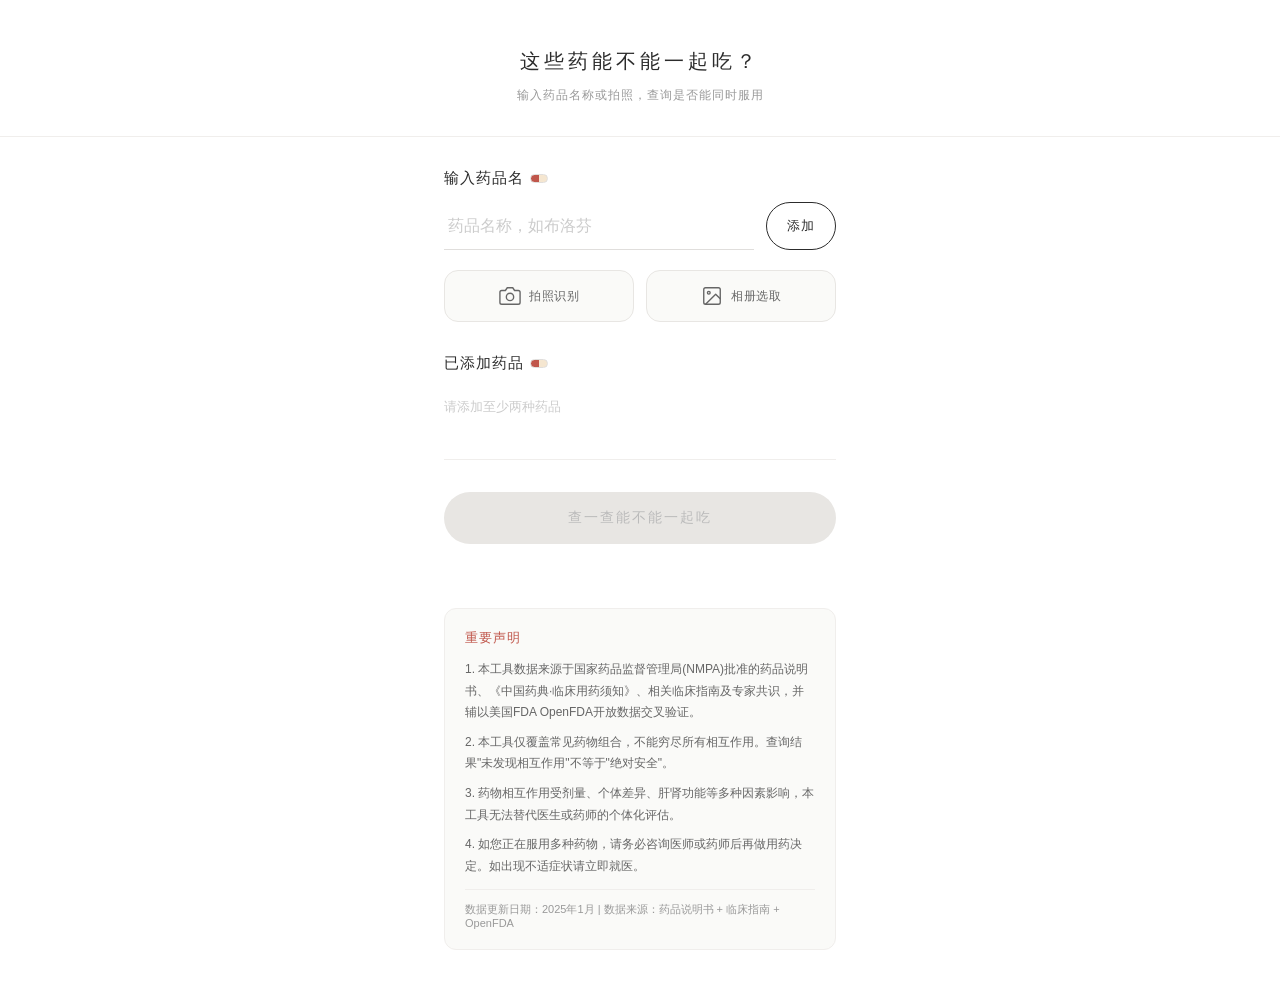
==== index.html @ 477c66a4 "fix: 修复Gemini默认模型名为gemini-2.0-flash，解决model name format错误" ====
<!DOCTYPE html>
<html lang="zh-CN">
<head>
    <meta charset="UTF-8">
    <meta name="viewport" content="width=device-width, initial-scale=1.0, maximum-scale=1.0, user-scalable=no">
    <title>药品相互作用查询</title>
    <style>
        * {
            margin: 0;
            padding: 0;
            box-sizing: border-box;
        }

        html, body {
            width: 100%;
            overflow-x: hidden;
        }

        body {
            font-family: -apple-system, BlinkMacSystemFont, 'Segoe UI', 'PingFang SC', 'Hiragino Sans GB', 'Noto Sans CJK SC', sans-serif;
            background: #ffffff;
            color: #2c2c2c;
            min-height: 100vh;
            padding-bottom: env(safe-area-inset-bottom);
        }

        .header {
            width: 100%;
            padding: 48px 24px 32px;
            text-align: center;
            border-bottom: 1px solid #f0eeec;
        }

        .header h1 {
            font-size: 20px;
            font-weight: 300;
            letter-spacing: 4px;
            color: #2c2c2c;
            margin-bottom: 12px;
            position: relative;
            display: inline-block;
        }

        .header h1::after {
            display: none;
        }

        .header p {
            font-size: 12px;
            font-weight: 300;
            color: #999;
            letter-spacing: 1px;
        }

        .container {
            width: 100%;
            max-width: 440px;
            margin: 0 auto;
            padding: 32px 24px;
        }

        .input-section {
            margin-bottom: 32px;
        }

        .section-label {
            font-size: 15px;
            font-weight: 400;
            color: #2c2c2c;
            letter-spacing: 1px;
            margin-bottom: 14px;
            display: flex;
            align-items: center;
            gap: 6px;
        }

        .section-label .capsule {
            display: inline-block;
            width: 18px;
            height: 9px;
            border-radius: 5px;
            background: linear-gradient(90deg, #c0564b 50%, #f5e6d0 50%);
            border: 1px solid #e0dedc;
            position: relative;
            top: 0px;
        }

        .input-row {
            display: flex;
            gap: 12px;
            align-items: center;
        }

        .drug-input {
            flex: 1;
            height: 48px;
            border: none;
            border-bottom: 1px solid #e0dedc;
            padding: 0 4px;
            font-size: 16px;
            font-weight: 300;
            color: #2c2c2c;
            background: transparent;
            outline: none;
            transition: border-color 0.3s ease;
            border-radius: 0;
            -webkit-appearance: none;
        }

        .drug-input::placeholder {
            color: #ccc;
            font-weight: 300;
        }

        .drug-input:focus {
            border-bottom-color: #2c2c2c;
        }

        .btn-add {
            height: 48px;
            padding: 0 20px;
            background: transparent;
            color: #2c2c2c;
            border: 1px solid #2c2c2c;
            border-radius: 24px;
            font-size: 13px;
            font-weight: 400;
            letter-spacing: 1px;
            cursor: pointer;
            white-space: nowrap;
            transition: all 0.2s ease;
        }

        .btn-add:active {
            background: #2c2c2c;
            color: #fff;
        }

        .camera-section {
            display: flex;
            gap: 12px;
            margin-top: 20px;
        }

        .btn-camera, .btn-gallery {
            flex: 1;
            height: 52px;
            border: 1px solid #e8e6e3;
            border-radius: 14px;
            background: #fafaf8;
            color: #666;
            font-size: 12px;
            font-weight: 400;
            cursor: pointer;
            display: flex;
            align-items: center;
            justify-content: center;
            gap: 8px;
            transition: all 0.2s ease;
            letter-spacing: 0.5px;
        }

        .btn-camera:active, .btn-gallery:active {
            border-color: #2c2c2c;
            color: #2c2c2c;
            background: #f5f4f2;
        }

        .btn-icon {
            width: 22px;
            height: 22px;
            display: flex;
            align-items: center;
            justify-content: center;
        }

        .btn-icon svg {
            width: 100%;
            height: 100%;
        }

        .drug-list-section {
            margin-bottom: 32px;
            padding-bottom: 32px;
            border-bottom: 1px solid #f0eeec;
        }

        .drug-tags {
            display: flex;
            flex-wrap: wrap;
            gap: 10px;
            min-height: 40px;
            align-items: center;
        }

        .drug-tag {
            display: inline-flex;
            align-items: center;
            gap: 8px;
            padding: 10px 16px;
            background: #fafaf8;
            border: 1px solid #eae8e5;
            border-radius: 24px;
            font-size: 14px;
            font-weight: 300;
            color: #2c2c2c;
            animation: fadeIn 0.3s ease;
        }

        @keyframes fadeIn {
            from { opacity: 0; transform: translateY(4px); }
            to { opacity: 1; transform: translateY(0); }
        }

        .drug-tag::before {
            content: '';
            width: 5px;
            height: 5px;
            border-radius: 50%;
            background: #c4924a;
            flex-shrink: 0;
        }

        .drug-tag .remove {
            width: 18px;
            height: 18px;
            border-radius: 50%;
            background: transparent;
            border: 1px solid #ddd;
            color: #bbb;
            font-size: 10px;
            display: flex;
            align-items: center;
            justify-content: center;
            cursor: pointer;
            line-height: 1;
            transition: all 0.2s;
        }

        .drug-tag .remove:active {
            background: #c0564b;
            border-color: #c0564b;
            color: white;
        }

        .empty-hint {
            color: #ccc;
            font-size: 13px;
            font-weight: 300;
            padding: 8px 0;
        }

        .btn-check {
            width: 100%;
            height: 52px;
            background: #2c2c2c;
            color: #fff;
            border: none;
            border-radius: 26px;
            font-size: 14px;
            font-weight: 400;
            letter-spacing: 2px;
            cursor: pointer;
            margin-bottom: 32px;
            transition: all 0.2s ease;
            position: relative;
        }

        .btn-check::before {
            content: '';
            position: absolute;
            left: 20px;
            top: 50%;
            transform: translateY(-50%);
            width: 6px;
            height: 6px;
            border-radius: 50%;
            background: #5a9e6f;
            opacity: 0;
            transition: opacity 0.3s;
        }

        .btn-check:not(:disabled)::before {
            opacity: 1;
        }

        .btn-check:active {
            transform: scale(0.98);
            opacity: 0.9;
        }

        .btn-check:disabled {
            background: #e8e6e3;
            color: #bbb;
            cursor: not-allowed;
        }

        .result-section {
            display: none;
        }

        .result-section.show {
            display: block;
            animation: slideUp 0.4s ease;
        }

        @keyframes slideUp {
            from { opacity: 0; transform: translateY(12px); }
            to { opacity: 1; transform: translateY(0); }
        }

        .summary-card {
            padding: 24px;
            margin-bottom: 24px;
            border-radius: 16px;
            border: 1px solid #f0eeec;
        }

        .summary-card.danger-summary {
            background: #fffbfa;
            border-color: #f0e0dc;
        }

        .summary-card.warning-summary {
            background: #fffcf5;
            border-color: #f0e8d8;
        }

        .summary-card.safe-summary {
            background: #f8fcf8;
            border-color: #dceede;
        }

        .summary-card h3 {
            font-size: 14px;
            font-weight: 400;
            color: #2c2c2c;
            margin-bottom: 8px;
            letter-spacing: 1px;
            display: flex;
            align-items: center;
            gap: 8px;
        }

        .summary-card h3::before {
            content: '';
            width: 6px;
            height: 6px;
            border-radius: 50%;
            flex-shrink: 0;
        }

        .danger-summary h3::before {
            background: #c0564b;
        }

        .warning-summary h3::before {
            background: #c4924a;
        }

        .safe-summary h3::before {
            background: #5a9e6f;
        }

        .summary-card p {
            font-size: 13px;
            font-weight: 300;
            color: #666;
            line-height: 1.8;
        }

        .timeline-card {
            padding: 24px;
            margin-bottom: 24px;
            border-radius: 16px;
            background: #fafaf8;
            border: 1px solid #f0eeec;
        }

        .timeline-card h3 {
            font-size: 14px;
            font-weight: 400;
            color: #2c2c2c;
            margin-bottom: 16px;
            letter-spacing: 1px;
        }

        .timeline {
            padding-left: 20px;
            border-left: 1px solid #e0dedc;
        }

        .timeline-item {
            position: relative;
            padding: 10px 0 10px 16px;
            font-size: 13px;
            font-weight: 300;
            color: #555;
            line-height: 1.6;
        }

        .timeline-item::before {
            content: '';
            position: absolute;
            left: -24px;
            top: 16px;
            width: 6px;
            height: 6px;
            border-radius: 50%;
            background: #2c2c2c;
        }

        .result-item {
            padding: 20px 24px;
            border-radius: 12px;
            margin-bottom: 16px;
            border: 1px solid #f0eeec;
            background: #ffffff;
        }

        .result-item:last-child {
            margin-bottom: 0;
        }

        .result-item.danger {
            border-left: 3px solid #c0564b;
            background: #fffbfa;
        }

        .result-item.warning {
            border-left: 3px solid #c4924a;
            background: #fffcf5;
        }

        .result-item.safe {
            border-left: 3px solid #5a9e6f;
            background: #f8fcf8;
        }

        .result-item.info {
            border-left: 3px solid #b0b0b0;
            background: #fafaf8;
        }

        .result-level {
            font-size: 12px;
            font-weight: 400;
            margin-bottom: 8px;
            letter-spacing: 1px;
        }

        .result-item.danger .result-level { color: #c0564b; }
        .result-item.warning .result-level { color: #c4924a; }
        .result-item.safe .result-level { color: #5a9e6f; }
        .result-item.info .result-level { color: #999; }

        .result-drugs {
            font-size: 15px;
            font-weight: 400;
            color: #2c2c2c;
            margin-bottom: 8px;
        }

        .result-desc {
            font-size: 13px;
            font-weight: 300;
            color: #666;
            line-height: 1.8;
            margin-bottom: 12px;
        }

        .result-advice {
            padding: 16px;
            background: #fafaf8;
            border-radius: 8px;
            font-size: 12px;
            font-weight: 300;
            color: #555;
            line-height: 1.8;
        }

        .result-advice strong {
            font-weight: 400;
            color: #2c2c2c;
        }

        .disclaimer-box {
            margin-top: 32px;
            padding: 20px;
            background: #fafaf8;
            border: 1px solid #f0eeec;
            border-radius: 12px;
        }

        .disclaimer-title {
            font-size: 13px;
            font-weight: 500;
            color: #c0564b;
            margin-bottom: 12px;
            letter-spacing: 1px;
        }

        .disclaimer-content p {
            font-size: 12px;
            font-weight: 300;
            color: #666;
            line-height: 1.8;
            margin-bottom: 8px;
        }

        .disclaimer-content p:last-child {
            margin-bottom: 0;
        }

        .disclaimer-update {
            margin-top: 12px;
            padding-top: 12px;
            border-top: 1px solid #f0eeec;
            font-size: 11px;
            font-weight: 300;
            color: #999;
        }

        .pill-icon {
            display: inline-block;
            width: 14px;
            height: 6px;
            border-radius: 3px;
            background: linear-gradient(90deg, #c0564b 50%, #fafaf8 50%);
            border: 1px solid #e0dedc;
            margin-right: 6px;
            vertical-align: middle;
            position: relative;
            top: -1px;
        }

        .loading-overlay {
            display: none;
            position: fixed;
            top: 0;
            left: 0;
            right: 0;
            bottom: 0;
            background: rgba(255, 255, 255, 0.92);
            z-index: 1000;
            align-items: center;
            justify-content: center;
        }

        .loading-overlay.show {
            display: flex;
        }

        .loading-box {
            text-align: center;
        }

        .loading-spinner {
            width: 32px;
            height: 32px;
            border: 1.5px solid #e8e6e3;
            border-top-color: #2c2c2c;
            border-radius: 50%;
            animation: spin 1s linear infinite;
            margin: 0 auto 16px;
        }

        @keyframes spin {
            to { transform: rotate(360deg); }
        }

        .loading-text {
            font-size: 12px;
            font-weight: 300;
            color: #999;
            letter-spacing: 1px;
        }

        .ocr-preview {
            display: none;
            margin-top: 20px;
            padding: 16px;
            background: #fafaf8;
            border-radius: 12px;
            border: 1px solid #f0eeec;
        }

        .ocr-preview.show {
            display: block;
        }

        .ocr-preview img {
            width: 100%;
            max-height: 180px;
            object-fit: contain;
            border-radius: 8px;
            margin-bottom: 12px;
        }

        .ocr-result-text {
            font-size: 12px;
            font-weight: 300;
            color: #999;
            line-height: 1.6;
        }

        .ocr-drugs-found {
            margin-top: 12px;
            display: flex;
            flex-wrap: wrap;
            gap: 8px;
        }

        .ocr-drug-btn {
            padding: 8px 16px;
            background: transparent;
            color: #2c2c2c;
            border: 1px solid #2c2c2c;
            border-radius: 20px;
            font-size: 12px;
            font-weight: 300;
            cursor: pointer;
            transition: all 0.2s;
        }

        .ocr-drug-btn:active {
            background: #2c2c2c;
            color: #fff;
        }

        .drug-tag-alias {
            font-size: 11px;
            color: #999;
            margin-left: 4px;
        }

        .ocr-hint {
            font-size: 12px;
            color: #999;
            display: block;
            margin-bottom: 8px;
        }

        /* AI 深度验证区域 */
        .ai-verify-section {
            margin-top: 24px;
            padding-top: 24px;
            border-top: 1px solid #f0eeec;
        }

        .btn-ai-verify {
            width: 100%;
            height: 48px;
            background: linear-gradient(135deg, #4a6cf7 0%, #6366f1 100%);
            color: #fff;
            border: none;
            border-radius: 24px;
            font-size: 13px;
            font-weight: 400;
            letter-spacing: 1px;
            cursor: pointer;
            transition: all 0.2s ease;
            display: flex;
            align-items: center;
            justify-content: center;
            gap: 8px;
        }

        .btn-ai-verify:active {
            transform: scale(0.98);
            opacity: 0.9;
        }

        .btn-ai-verify:disabled {
            background: #d0d0d0;
            cursor: not-allowed;
        }

        .btn-ai-verify .ai-icon {
            width: 16px;
            height: 16px;
        }

        .ai-config-link {
            display: block;
            text-align: center;
            margin-top: 10px;
            font-size: 11px;
            color: #999;
            cursor: pointer;
            text-decoration: underline;
        }

        /* AI 结果卡片 */
        .ai-result-section {
            margin-top: 20px;
            animation: slideUp 0.4s ease;
        }

        .ai-result-header {
            display: flex;
            align-items: center;
            gap: 8px;
            margin-bottom: 16px;
            font-size: 14px;
            font-weight: 400;
            color: #4a6cf7;
            letter-spacing: 1px;
        }

        .ai-result-card {
            padding: 20px;
            border-radius: 12px;
            border: 1px solid #e8e6f8;
            background: #fafaff;
            margin-bottom: 16px;
        }

        .ai-grade-badge {
            display: inline-flex;
            align-items: center;
            gap: 6px;
            padding: 4px 12px;
            border-radius: 12px;
            font-size: 12px;
            font-weight: 500;
            margin-bottom: 12px;
        }

        .ai-grade-badge.grade-x { background: #fde8e8; color: #991b1b; }
        .ai-grade-badge.grade-a { background: #fee2e2; color: #c0564b; }
        .ai-grade-badge.grade-b { background: #fef3c7; color: #92400e; }
        .ai-grade-badge.grade-c { background: #ecfdf5; color: #065f46; }
        .ai-grade-badge.grade-d { background: #f0f0f0; color: #666; }

        .ai-card-drugs {
            font-size: 14px;
            font-weight: 400;
            color: #2c2c2c;
            margin-bottom: 10px;
        }

        .ai-card-field {
            margin-bottom: 10px;
        }

        .ai-card-field-label {
            font-size: 11px;
            font-weight: 500;
            color: #4a6cf7;
            margin-bottom: 4px;
            letter-spacing: 0.5px;
        }

        .ai-card-field-content {
            font-size: 13px;
            font-weight: 300;
            color: #444;
            line-height: 1.8;
        }

        /* 配置弹窗 */
        .config-modal {
            display: none;
            position: fixed;
            top: 0;
            left: 0;
            right: 0;
            bottom: 0;
            background: rgba(0,0,0,0.4);
            z-index: 2000;
            align-items: center;
            justify-content: center;
            padding: 24px;
        }

        .config-modal.show {
            display: flex;
        }

        .config-box {
            width: 100%;
            max-width: 380px;
            background: #fff;
            border-radius: 16px;
            padding: 28px 24px;
            box-shadow: 0 20px 60px rgba(0,0,0,0.15);
        }

        .config-title {
            font-size: 16px;
            font-weight: 400;
            color: #2c2c2c;
            margin-bottom: 20px;
            letter-spacing: 1px;
        }

        .config-field {
            margin-bottom: 16px;
        }

        .config-label {
            font-size: 12px;
            font-weight: 400;
            color: #666;
            margin-bottom: 6px;
            display: block;
        }

        .config-select, .config-input {
            width: 100%;
            height: 44px;
            border: 1px solid #e0dedc;
            border-radius: 10px;
            padding: 0 14px;
            font-size: 14px;
            color: #2c2c2c;
            background: #fafaf8;
            outline: none;
            -webkit-appearance: none;
        }

        .config-select:focus, .config-input:focus {
            border-color: #4a6cf7;
        }

        .config-hint {
            font-size: 11px;
            color: #999;
            margin-top: 4px;
            line-height: 1.5;
        }

        .config-buttons {
            display: flex;
            gap: 12px;
            margin-top: 20px;
        }

        .config-btn {
            flex: 1;
            height: 42px;
            border-radius: 21px;
            font-size: 13px;
            font-weight: 400;
            cursor: pointer;
            border: none;
            letter-spacing: 0.5px;
        }

        .config-btn-cancel {
            background: #f0eeec;
            color: #666;
        }

        .config-btn-save {
            background: #4a6cf7;
            color: #fff;
        }

        .config-actions {
            display: flex;
            gap: 12px;
            margin-top: 20px;
        }

        .config-field label {
            font-size: 12px;
            font-weight: 400;
            color: #666;
            margin-bottom: 6px;
            display: block;
        }

        .config-field select,
        .config-field input {
            width: 100%;
            height: 44px;
            border: 1px solid #e0dedc;
            border-radius: 10px;
            padding: 0 14px;
            font-size: 14px;
            color: #2c2c2c;
            background: #fafaf8;
            outline: none;
            -webkit-appearance: none;
            box-sizing: border-box;
        }

        .config-field select:focus,
        .config-field input:focus {
            border-color: #4a6cf7;
        }

        /* AI 验证结果详细样式 */
        .ai-results-title {
            font-size: 14px;
            font-weight: 400;
            color: #4a6cf7;
            letter-spacing: 1px;
            margin-bottom: 16px;
            padding-top: 8px;
        }

        .ai-result-card .ai-result-header {
            margin-bottom: 12px;
        }

        .ai-drug-pair {
            font-size: 14px;
            font-weight: 400;
            color: #2c2c2c;
        }

        .ai-result-body {
            padding-top: 4px;
        }

        .ai-field {
            margin-bottom: 8px;
            font-size: 13px;
            font-weight: 300;
            color: #444;
            line-height: 1.8;
        }

        .ai-field strong {
            font-weight: 500;
            color: #333;
        }

        .ai-escalation {
            margin-top: 10px;
            padding: 10px 14px;
            background: #fff5f5;
            border-radius: 8px;
            border-left: 3px solid #dc3545;
        }

        @keyframes spin {
            from { transform: rotate(0deg); }
            to { transform: rotate(360deg); }
        }

        .ai-icon.spinning {
            animation: spin 1s linear infinite;
        }
    </style>
</head>
<body>
    <div class="header">
        <h1>这些药能不能一起吃？</h1>
        <p>输入药品名称或拍照，查询是否能同时服用</p>
    </div>

    <div class="container">
        <div class="input-section">
            <div class="section-label">输入药品名 <span class="capsule"></span></div>
            <div class="input-row">
                <input type="text" class="drug-input" id="drugInput" placeholder="药品名称，如布洛芬" />
                <button class="btn-add" onclick="addDrug()">添加</button>
            </div>
            <div class="camera-section">
                <button class="btn-camera" onclick="takePhoto()">
                    <span class="btn-icon"><svg viewBox="0 0 24 24" fill="none" stroke="currentColor" stroke-width="1.5" stroke-linecap="round" stroke-linejoin="round"><path d="M23 19a2 2 0 0 1-2 2H3a2 2 0 0 1-2-2V8a2 2 0 0 1 2-2h4l2-3h6l2 3h4a2 2 0 0 1 2 2z"/><circle cx="12" cy="13" r="4"/></svg></span>
                    拍照识别
                </button>
                <button class="btn-gallery" onclick="pickFromGallery()">
                    <span class="btn-icon"><svg viewBox="0 0 24 24" fill="none" stroke="currentColor" stroke-width="1.5" stroke-linecap="round" stroke-linejoin="round"><rect x="3" y="3" width="18" height="18" rx="2" ry="2"/><circle cx="8.5" cy="8.5" r="1.5"/><polyline points="21 15 16 10 5 21"/></svg></span>
                    相册选取
                </button>
            </div>
            <input type="file" id="cameraInput" accept="image/*" capture="environment" style="display:none" onchange="handleImage(event)" />
            <input type="file" id="galleryInput" accept="image/*" style="display:none" onchange="handleImage(event)" />
            
            <div class="ocr-preview" id="ocrPreview">
                <img id="ocrImage" src="" alt="拍照预览" />
                <div class="ocr-result-text" id="ocrText">正在识别中...</div>
                <div class="ocr-drugs-found" id="ocrDrugs"></div>
            </div>
        </div>

        <div class="drug-list-section">
            <div class="section-label">已添加药品 <span class="capsule"></span></div>
            <div class="drug-tags" id="drugTags">
                <div class="empty-hint">请添加至少两种药品</div>
            </div>
        </div>

        <button class="btn-check" id="btnCheck" onclick="checkInteractions()" disabled>
            查一查能不能一起吃
        </button>

        <div class="result-section" id="resultSection">
        </div>

        <!-- AI 深度验证区域 -->
        <div class="ai-verify-section" id="aiVerifySection" style="display:none;">
            <button class="btn-ai-verify" id="btnAiVerify" onclick="startAiVerify()">
                <svg class="ai-icon" viewBox="0 0 24 24" fill="none" stroke="currentColor" stroke-width="2"><path d="M12 2L2 7l10 5 10-5-10-5z"/><path d="M2 17l10 5 10-5"/><path d="M2 12l10 5 10-5"/></svg>
                AI 深度验证（大模型审核）
            </button>
            <span class="ai-config-link" onclick="showConfigModal()">配置 AI 模型与 API Key</span>
            <div class="ai-result-section" id="aiResultSection"></div>
        </div>

        <div class="disclaimer-box" id="disclaimerBox">
            <div class="disclaimer-title">重要声明</div>
            <div class="disclaimer-content">
                <p>1. 本工具数据来源于国家药品监督管理局(NMPA)批准的药品说明书、《中国药典·临床用药须知》、相关临床指南及专家共识，并辅以美国FDA OpenFDA开放数据交叉验证。</p>
                <p>2. 本工具仅覆盖常见药物组合，不能穷尽所有相互作用。查询结果"未发现相互作用"不等于"绝对安全"。</p>
                <p>3. 药物相互作用受剂量、个体差异、肝肾功能等多种因素影响，本工具无法替代医生或药师的个体化评估。</p>
                <p>4. 如您正在服用多种药物，请务必咨询医师或药师后再做用药决定。如出现不适症状请立即就医。</p>
            </div>
            <div class="disclaimer-update">数据更新日期：2025年1月 | 数据来源：药品说明书 + 临床指南 + OpenFDA</div>
        </div>
    </div>

    <div class="loading-overlay" id="loading">
        <div class="loading-box">
            <div class="loading-spinner"></div>
            <div class="loading-text" id="loadingText">正在分析中...</div>
        </div>
    </div>

    <script src="https://cdn.jsdelivr.net/npm/tesseract.js@5/dist/tesseract.min.js"></script>
    
    <script>
        const drugDatabase = {
            aliases: {
                '布洛芬': ['芬必得', '美林', '布洛芬缓释胶囊'],
                '对乙酰氨基酚': ['扑热息痛', '泰诺', '必理通', '日夜百服宁', '散利痛'],
                '阿司匹林': ['拜阿司匹灵', '阿司匹林肠溶片', '巴米尔'],
                '头孢克洛': ['希刻劳', '头孢克洛缓释胶囊'],
                '头孢氨苄': ['先锋IV号', '希法先'],
                '阿莫西林': ['阿莫仙', '再林', '弗莱莫星'],
                '甲硝唑': ['灭滴灵', '甲硝唑片'],
                '氯雷他定': ['开瑞坦', '氯雷他定片'],
                '西替利嗪': ['仙特明', '西可韦'],
                '奥美拉唑': ['洛赛克', '奥美拉唑肠溶胶囊'],
                '雷贝拉唑': ['波利特', '瑞波特'],
                '蒙脱石散': ['思密达', '必奇'],
                '藿香正气水': ['藿香正气液', '藿香正气口服液'],
                '连花清瘟': ['连花清瘟胶囊', '连花清瘟颗粒'],
                '感冒灵': ['感冒灵颗粒', '999感冒灵'],
                '板蓝根': ['板蓝根颗粒'],
                '双黄连': ['双黄连口服液'],
                '维生素C': ['维C', 'VC'],
                '碳酸钙': ['钙尔奇', '迪巧'],
                '硫酸亚铁': ['福乃得', '力蜚能'],
                '华法林': ['华法林钠片'],
                '氯吡格雷': ['波立维', '泰嘉'],
                '二甲双胍': ['格华止', '美迪康'],
                '阿卡波糖': ['拜唐苹'],
                '辛伐他汀': ['舒降之', '京必舒新'],
                '阿托伐他汀': ['立普妥', '阿乐'],
                '氨氯地平': ['络活喜', '压氏达'],
                '硝苯地平': ['心痛定', '拜新同'],
                '美托洛尔': ['倍他乐克', '美托洛尔缓释片'],
                '地高辛': ['狄戈辛'],
                '速效救心丸': [],
                '复方丹参滴丸': ['丹参滴丸'],
                '银杏叶片': ['金纳多', '银杏叶提取物'],
                '左氧氟沙星': ['可乐必妥', '利复星'],
                '诺氟沙星': ['氟哌酸'],
                '罗红霉素': ['罗力得', '严迪'],
                '阿奇霉素': ['希舒美', '泰力特'],
                '克拉霉素': ['克拉仙', '诺邦'],
                '多潘立酮': ['吗丁啉'],
                '莫沙必利': ['加斯清', '新络纳'],
                '右美沙芬': ['氢溴酸右美沙芬片'],
                '氨溴索': ['沐舒坦', '兰苏'],
                '孟鲁司特': ['顺尔宁'],
                '沙丁胺醇': ['万托林'],
                '地塞米松': ['氟美松'],
                '泼尼松': ['强的松'],
                '褪黑素': ['脑白金', '褪黑素片'],
                '地西泮': ['安定', '安定片'],
                '艾司唑仑': ['舒乐安定'],
                '氟西汀': ['百忧解', '优克'],
                '舍曲林': ['左洛复'],
            },

            interactions: [
                { drugs: ['布洛芬', '阿司匹林'], level: 'danger', description: '两者都是非甾体抗炎药(NSAIDs)，同时服用会显著增加胃肠道出血和溃疡的风险。布洛芬还可能降低阿司匹林的心脏保护作用。', advice: '避免同时服用。如需同时使用，布洛芬应在服用阿司匹林前8小时或后30分钟服用。', interval: '至少间隔8小时', source: '布洛芬片说明书(NMPA)；FDA Drug Safety Communication 2006；Catella-Lawson F. N Engl J Med 2001;345:1809-17' },
                { drugs: ['布洛芬', '对乙酰氨基酚'], level: 'warning', description: '两者都是解热镇痛药，联合使用时肝肾负担增加。短期交替使用相对安全，但不建议同时长期服用。', advice: '可以交替服用来退烧。建议间隔4-6小时交替使用，单次不要同时吃。注意每日总剂量不要超标。', interval: '交替服用间隔4-6小时', source: '对乙酰氨基酚片说明书(NMPA)；中国0至5岁儿童病因不明急性发热诊断处理循证指南(2016)' },
                { drugs: ['阿司匹林', '华法林'], level: 'danger', description: '两者都有抗凝血作用，联合使用大幅增加出血风险，可能导致严重的内出血。', advice: '禁止自行联合使用，必须在医生严格监控下才能联用。如有异常出血应立即就医。', interval: '禁止联用', source: '华法林钠片说明书(NMPA)；华法林抗凝治疗的中国专家共识(2013)' },
                { drugs: ['头孢克洛', '藿香正气水'], level: 'danger', description: '头孢类抗生素与含酒精的藿香正气水同服会产生双硫仑样反应，出现面部潮红、头痛、恶心、心悸，严重可致呼吸困难甚至休克。', advice: '禁止同时使用！服用头孢类抗生素期间及停药后7天内，不得饮酒或服用含酒精的药物。可用不含酒精的藿香正气口服液替代。', interval: '头孢停药后至少7天才能服用含酒精制剂', source: '头孢克洛说明书(NMPA)；藿香正气水说明书(含乙醇40-50%)；抗菌药物临床应用指导原则(2015版)' },
                { drugs: ['头孢氨苄', '藿香正气水'], level: 'danger', description: '头孢类抗生素与含酒精的藿香正气水同服会产生双硫仑样反应，出现面部潮红、头痛、恶心、心悸，严重可致呼吸困难甚至休克。', advice: '禁止同时使用！服用头孢类抗生素期间及停药后7天内，不得饮酒或服用含酒精的药物。', interval: '头孢停药后至少7天才能服用含酒精制剂', source: '头孢氨苄说明书(NMPA)；藿香正气水说明书；双硫仑样反应临床文献综述' },
                { drugs: ['甲硝唑', '藿香正气水'], level: 'danger', description: '甲硝唑与酒精同服会产生双硫仑样反应，症状包括恶心、呕吐、心动过速、低血压等。', advice: '禁止同时使用！服用甲硝唑期间及停药后3天内禁酒。', interval: '停药后至少3天', source: '甲硝唑片说明书(NMPA)；Stockley\'s Drug Interactions 12th Ed' },
                { drugs: ['阿莫西林', '甲硝唑'], level: 'safe', description: '两者可以联合使用，临床上常见联用于幽门螺杆菌(Hp)感染的根除治疗。', advice: '可以同时服用，遵医嘱用量即可。', interval: '可同时服用', source: '第五次全国幽门螺杆菌感染处理共识报告(2017)；Maastricht V/Florence Consensus Report' },
                { drugs: ['奥美拉唑', '氯吡格雷'], level: 'danger', description: '奥美拉唑会抑制CYP2C19酶，降低氯吡格雷的抗血小板效果，增加心血管事件风险。', advice: '应避免联用。如需护胃，可选用泮托拉唑或雷贝拉唑替代奥美拉唑。', interval: '建议更换药物，不建议联用', source: 'FDA Drug Safety Communication 2009；ACCF/ACG/AHA Expert Consensus 2010；氯吡格雷说明书(NMPA)' },
                { drugs: ['碳酸钙', '左氧氟沙星'], level: 'warning', description: '钙剂会与喹诺酮类抗生素络合，降低抗生素的吸收和疗效。', advice: '两药需间隔至少2小时服用。先服抗生素，2小时后再服钙片。', interval: '间隔至少2小时', source: '左氧氟沙星片说明书(NMPA)；抗菌药物临床应用指导原则(2015版)' },
                { drugs: ['碳酸钙', '诺氟沙星'], level: 'warning', description: '钙剂会与喹诺酮类抗生素络合，降低抗生素的吸收和疗效。', advice: '两药需间隔至少2小时服用。先服抗生素，2小时后再服钙片。', interval: '间隔至少2小时', source: '诺氟沙星胶囊说明书(NMPA)；Lomaestro BM. Ann Pharmacother 1991' },
                { drugs: ['硫酸亚铁', '碳酸钙'], level: 'warning', description: '钙和铁会相互竞争吸收，同服会降低两者的吸收率。', advice: '应间隔2小时以上服用。建议铁剂早餐前服用，钙剂晚餐后或睡前服用。', interval: '间隔至少2小时', source: '中国居民膳食营养素参考摄入量(2013版)；Hallberg L. Am J Clin Nutr 1991' },
                { drugs: ['辛伐他汀', '克拉霉素'], level: 'danger', description: '克拉霉素是CYP3A4强抑制剂，会使辛伐他汀血药浓度大幅升高，增加横纹肌溶解风险。', advice: '禁止联用！如需使用大环内酯类抗生素，应暂停他汀或换用阿奇霉素。', interval: '禁止联用', source: '辛伐他汀片说明书(NMPA)；FDA Drug Safety Communication 2012；中国成人血脂异常防治指南(2016修订版)' },
                { drugs: ['阿托伐他汀', '克拉霉素'], level: 'danger', description: '克拉霉素是CYP3A4强抑制剂，会使阿托伐他汀血药浓度升高，增加肌病风险。', advice: '联用期间阿托伐他汀日剂量不应超过20mg，密切监测肌肉症状。建议咨询医生调整方案。', interval: '需医生评估后减量联用', source: '阿托伐他汀说明书(NMPA)；ACC/AHA Guideline on Cholesterol 2018' },
                { drugs: ['地高辛', '阿莫西林'], level: 'warning', description: '部分抗生素可改变肠道菌群，减少地高辛的代谢，导致地高辛血药浓度升高。', advice: '联用时应注意监测地高辛血药浓度，注意有无恶心、心律不齐等中毒症状。', interval: '可联用但需监测', source: '地高辛片说明书(NMPA)；Lindenbaum J. N Engl J Med 1981;305:789-94' },
                { drugs: ['二甲双胍', '碳酸钙'], level: 'safe', description: '两者没有明显的药物相互作用，可以一起服用。', advice: '可以同时服用，不影响各自疗效。', interval: '可同时服用', source: '二甲双胍说明书(NMPA)；中国2型糖尿病防治指南(2020版)' },
                { drugs: ['氨氯地平', '辛伐他汀'], level: 'warning', description: '氨氯地平会轻度抑制CYP3A4，使辛伐他汀血药浓度升高，增加肌病风险。', advice: '联用时辛伐他汀每日剂量不应超过20mg。或者换用受影响较小的瑞舒伐他汀。', interval: '可联用但需限制剂量', source: 'FDA Drug Safety Communication 2011；氨氯地平说明书(NMPA)' },
                { drugs: ['连花清瘟', '感冒灵'], level: 'warning', description: '两者功效相近，均用于感冒治疗，叠加使用无必要且可能增加不良反应。部分复方感冒药含相同成分，存在重复用药风险。', advice: '不要同时服用功效相近的复方感冒药。选择一种即可，避免重复用药。', interval: '选一种服用，不要同时吃', source: '连花清瘟胶囊说明书(NMPA)；感冒灵颗粒说明书(NMPA)；合理用药原则' },
                { drugs: ['连花清瘟', '对乙酰氨基酚'], level: 'warning', description: '连花清瘟中不含对乙酰氨基酚，但两者可能有部分退热作用重叠。', advice: '可以联用，但需注意观察退热效果，避免过度降温。建议间隔1-2小时。', interval: '建议间隔1-2小时', source: '连花清瘟胶囊说明书(NMPA)；新型冠状病毒感染诊疗方案(第十版)' },
                { drugs: ['感冒灵', '对乙酰氨基酚'], level: 'danger', description: '999感冒灵中已含有对乙酰氨基酚，再额外服用会导致对乙酰氨基酚过量，可能引发严重肝损害。', advice: '禁止同时服用！999感冒灵本身就含对乙酰氨基酚，不能再加服泰诺等同类药。', interval: '禁止联用（成分重复）', source: '感冒灵颗粒说明书(NMPA，含对乙酰氨基酚100mg/袋)；FDA对乙酰氨基酚肝损害警示' },
                { drugs: ['感冒灵', '布洛芬'], level: 'warning', description: '感冒灵含有对乙酰氨基酚等解热镇痛成分，与布洛芬作用相似，联用增加胃肠道不良反应。', advice: '不建议联用。如需更强的退热效果，可在感冒灵服后4-6小时使用布洛芬。', interval: '间隔4-6小时', source: '感冒灵颗粒说明书(NMPA)；布洛芬片说明书(NMPA)' },
                { drugs: ['蒙脱石散', '阿莫西林'], level: 'warning', description: '蒙脱石散有强吸附作用，会吸附同时服用的其他药物，降低其疗效。', advice: '蒙脱石散应与其他药物间隔至少1-2小时服用。先服其他药物，再服蒙脱石散。', interval: '间隔至少1-2小时', source: '蒙脱石散说明书(NMPA)；中国儿童急性感染性腹泻病临床实践指南(2016)' },
                { drugs: ['蒙脱石散', '诺氟沙星'], level: 'warning', description: '蒙脱石散会吸附诺氟沙星，显著降低其抗菌效果。', advice: '两药必须间隔至少2小时。建议先服诺氟沙星，2小时后再用蒙脱石散。', interval: '间隔至少2小时', source: '蒙脱石散说明书(NMPA)；诺氟沙星胶囊说明书(NMPA)' },
                { drugs: ['多潘立酮', '奥美拉唑'], level: 'safe', description: '两者联用常见于胃病治疗，多潘立酮促进胃动力，奥美拉唑抑制胃酸，相互不冲突。', advice: '可以联用。建议奥美拉唑早餐前30分钟空腹服用，多潘立酮餐前15-30分钟服用。', interval: '可同时期服用', source: '多潘立酮片说明书(NMPA)；中国胃食管反流病专家共识(2020)' },
                { drugs: ['氯雷他定', '对乙酰氨基酚'], level: 'safe', description: '两者没有明显相互作用，可以安全联用。抗过敏的同时如需退热镇痛是可以的。', advice: '可以同时服用，各自按说明书剂量即可。', interval: '可同时服用', source: '氯雷他定片说明书(NMPA)；对乙酰氨基酚片说明书(NMPA)' },
                { drugs: ['氯雷他定', '西替利嗪'], level: 'warning', description: '两者都是抗组胺药，作用机制相似，同服会增加嗜睡等副作用，且疗效不会叠加。', advice: '不要同时服用两种抗过敏药，选择一种即可。如一种效果不好，可换另一种，但不要叠加。', interval: '选一种服用即可', source: '氯雷他定片说明书(NMPA)；西替利嗪片说明书(NMPA)；变应性鼻炎诊断和治疗指南(2022修订版)' },
                { drugs: ['地西泮', '氟西汀'], level: 'warning', description: '氟西汀可能增加地西泮的血药浓度，增强镇静作用。', advice: '联用需医生指导，可能需要减少地西泮剂量。注意过度镇静和呼吸抑制。', interval: '需医生指导联用', source: '氟西汀说明书(NMPA)；Stockley\'s Drug Interactions 12th Ed' },
                { drugs: ['褪黑素', '地西泮'], level: 'warning', description: '两者都有镇静催眠作用，联用可能过度抑制中枢神经系统。', advice: '不建议同时使用，过度镇静可能影响次日精神状态。选择一种助眠方式即可。', interval: '不建议联用', source: '褪黑素产品说明(保健食品)；地西泮说明书(NMPA)；中国成人失眠诊断与治疗指南(2017版)' },
                { drugs: ['美托洛尔', '硝苯地平'], level: 'warning', description: '两者联用可能过度降压，且美托洛尔+硝苯地平可能增加心动过缓风险。', advice: '联用是临床常见方案，但需在医生指导下调整剂量。注意监测血压和心率。', interval: '可联用但需医生指导', source: '美托洛尔说明书(NMPA)；中国高血压防治指南(2018修订版)' },
                { drugs: ['速效救心丸', '硝苯地平'], level: 'warning', description: '两者均有扩张血管作用，联用可能导致血压过低。', advice: '急性心绞痛发作时可先含服速效救心丸，待症状缓解后再正常服用降压药。不要同时大量使用。', interval: '建议间隔使用', source: '速效救心丸说明书(NMPA)；冠心病合理用药指南(第2版)' },
                { drugs: ['复方丹参滴丸', '华法林'], level: 'warning', description: '丹参具有活血化瘀作用，可能增强华法林的抗凝效果，增加出血风险。', advice: '联用时应更频繁监测INR值。如有皮肤淤斑、牙龈出血等应及时就医。', interval: '可联用但需密切监测凝血功能', source: '复方丹参滴丸说明书(NMPA)；Chan TY. Drug Saf 2001;24:401-7' },
                { drugs: ['布洛芬', '氯吡格雷'], level: 'danger', description: 'NSAIDs与氯吡格雷联用会显著增加消化道出血风险。', advice: '应避免联用。如确需镇痛，可选用对乙酰氨基酚，对血小板影响较小。', interval: '避免联用', source: 'FDA Drug Safety Communication；Bhatt DL. N Engl J Med 2008' },
                { drugs: ['维生素C', '碳酸钙'], level: 'safe', description: '维生素C可以促进钙的吸收，两者联用是有益的。', advice: '可以同时服用，维生素C有助于钙吸收。', interval: '可同时服用', source: '中国居民膳食营养素参考摄入量(2013版)' },
                { drugs: ['阿奇霉素', '辛伐他汀'], level: 'warning', description: '阿奇霉素对CYP3A4有轻度抑制作用，可能轻微升高他汀血药浓度。', advice: '短期联用风险较低，但应注意有无肌肉疼痛等不适。疗程较长时建议咨询医生。', interval: '短期可联用，注意监测', source: '阿奇霉素说明书(NMPA)；FDA Drug Safety Communication 2012' },
                { drugs: ['阿卡波糖', '蒙脱石散'], level: 'warning', description: '蒙脱石散的吸附作用可能影响阿卡波糖在肠道的作用。', advice: '建议间隔2小时以上服用。阿卡波糖随第一口饭服用，蒙脱石散两餐之间服用。', interval: '间隔至少2小时', source: '阿卡波糖片说明书(NMPA)；蒙脱石散说明书(NMPA)' },
                { drugs: ['银杏叶片', '阿司匹林'], level: 'warning', description: '银杏叶有抗血小板聚集作用，与阿司匹林联用会增加出血风险。', advice: '不建议自行联用。如正在服用阿司匹林，使用银杏叶制剂前应咨询医生。', interval: '不建议联用', source: '银杏叶片说明书(NMPA)；Bone KM. Br J Clin Pharmacol 2008;66:59-78' },
                { drugs: ['银杏叶片', '华法林'], level: 'danger', description: '银杏叶可能增强华法林的抗凝效果，显著增加出血风险。', advice: '禁止自行联用！正在服用华法林的患者使用任何活血类中药前必须咨询医生。', interval: '禁止联用', source: '银杏叶片说明书(NMPA)；华法林抗凝治疗的中国专家共识(2013)；Bent S. Ann Intern Med 2005' },
                { drugs: ['泼尼松', '布洛芬'], level: 'warning', description: '糖皮质激素与NSAIDs联用会增加消化道溃疡和出血的风险。', advice: '联用时应加用胃黏膜保护剂。注意有无胃部不适、黑便等症状。', interval: '尽量避免，必须联用时加护胃药', source: '泼尼松片说明书(NMPA)；Piper JM. Ann Intern Med 1991;114:735-40' },
                { drugs: ['孟鲁司特', '氯雷他定'], level: 'safe', description: '两者作用机制不同（白三烯受体拮抗剂+抗组胺药），可以协同抗过敏。', advice: '可以安全联用，临床常见联合方案用于过敏性鼻炎和哮喘。', interval: '可同时服用', source: '孟鲁司特钠片说明书(NMPA)；GINA哮喘防治全球策略(2023)' },
                { drugs: ['氨溴索', '右美沙芬'], level: 'warning', description: '氨溴索是化痰药（促进痰液排出），右美沙芬是镇咳药（抑制咳嗽）。联用时镇咳作用可能导致痰液无法排出，加重病情。', advice: '一般不建议同时使用。有痰时应以化痰为主，干咳无痰时用镇咳药。如必须联用，白天用化痰药，晚上用镇咳药。', interval: '白天化痰，夜间镇咳', source: '氨溴索说明书(NMPA)；咳嗽的诊断与治疗指南(2021修订版)' },
                { drugs: ['硫酸亚铁', '左氧氟沙星'], level: 'warning', description: '铁剂会与喹诺酮类抗生素形成螯合物，降低抗生素吸收率。', advice: '需间隔至少2小时服用。先服用抗生素，2小时后再服铁剂。', interval: '间隔至少2小时', source: '左氧氟沙星片说明书(NMPA)；Polk RE. Antimicrob Agents Chemother 1989' },
                { drugs: ['奥美拉唑', '碳酸钙'], level: 'warning', description: '奥美拉唑抑制胃酸分泌，而碳酸钙需要酸性环境才能更好溶解吸收。长期联用可能影响钙吸收。', advice: '短期联用影响不大。长期联用时，可考虑换用柠檬酸钙（不依赖胃酸吸收）。两者错开1小时服用更佳。', interval: '建议间隔1小时', source: '奥美拉唑肠溶胶囊说明书(NMPA)；O\'Connell MB. Ann Pharmacother 2005' },
            ]
        };

        let drugList = [];

        function normalizeDrugName(name) {
            name = name.trim();
            if (drugDatabase.aliases[name] !== undefined) {
                return name;
            }
            for (const [generic, brands] of Object.entries(drugDatabase.aliases)) {
                if (brands.some(b => name.includes(b) || b.includes(name))) {
                    return generic;
                }
                if (name.includes(generic)) {
                    return generic;
                }
            }
            return name;
        }

        function addDrug(name) {
            const input = document.getElementById('drugInput');
            const drugName = name || input.value.trim();
            
            if (!drugName) return;
            
            const normalized = normalizeDrugName(drugName);
            
            if (drugList.some(d => d.normalized === normalized)) {
                showToast('该药品已添加');
                input.value = '';
                return;
            }

            drugList.push({
                original: drugName,
                normalized: normalized
            });

            input.value = '';
            renderDrugTags();
            updateCheckButton();
        }

        function removeDrug(index) {
            drugList.splice(index, 1);
            renderDrugTags();
            updateCheckButton();
            if (drugList.length < 2) {
                document.getElementById('resultSection').classList.remove('show');
            }
        }

        function renderDrugTags() {
            const container = document.getElementById('drugTags');
            if (drugList.length === 0) {
                container.innerHTML = '<div class="empty-hint">请添加至少两种药品</div>';
                return;
            }

            container.innerHTML = drugList.map((drug, index) => {
                const showAlias = drug.original !== drug.normalized;
                return '<div class="drug-tag"><span>' + drug.original + (showAlias ? '<span class="drug-tag-alias">(' + drug.normalized + ')</span>' : '') + '</span><span class="remove" onclick="removeDrug(' + index + ')">&#215;</span></div>';
            }).join('');
        }

        function updateCheckButton() {
            const btn = document.getElementById('btnCheck');
            btn.disabled = drugList.length < 2;
        }

        // OpenFDA API 集成：中文药名到英文名映射表（覆盖常见药品）
        const drugNameEN = {
            '布洛芬': 'ibuprofen', '对乙酰氨基酚': 'acetaminophen', '阿司匹林': 'aspirin',
            '华法林': 'warfarin', '氯吡格雷': 'clopidogrel', '奥美拉唑': 'omeprazole',
            '阿莫西林': 'amoxicillin', '甲硝唑': 'metronidazole', '头孢克洛': 'cefaclor',
            '头孢氨苄': 'cephalexin', '左氧氟沙星': 'levofloxacin', '诺氟沙星': 'norfloxacin',
            '阿奇霉素': 'azithromycin', '克拉霉素': 'clarithromycin', '辛伐他汀': 'simvastatin',
            '阿托伐他汀': 'atorvastatin', '氨氯地平': 'amlodipine', '美托洛尔': 'metoprolol',
            '硝苯地平': 'nifedipine', '地高辛': 'digoxin', '二甲双胍': 'metformin',
            '阿卡波糖': 'acarbose', '氯雷他定': 'loratadine', '西替利嗪': 'cetirizine',
            '多潘立酮': 'domperidone', '蒙脱石散': 'diosmectite', '氨溴索': 'ambroxol',
            '右美沙芬': 'dextromethorphan', '地西泮': 'diazepam', '氟西汀': 'fluoxetine',
            '泼尼松': 'prednisone', '孟鲁司特': 'montelukast', '碳酸钙': 'calcium carbonate',
            '硫酸亚铁': 'ferrous sulfate', '维生素C': 'ascorbic acid', '褪黑素': 'melatonin',
            '舍曲林': 'sertraline', '雷贝拉唑': 'rabeprazole', '罗红霉素': 'roxithromycin',
        };

        async function queryOpenFDA(drug1, drug2) {
            const en1 = drugNameEN[drug1];
            const en2 = drugNameEN[drug2];
            if (!en1 || !en2) return null;

            try {
                const url = 'https://api.fda.gov/drug/label.json?search=drug_interactions:"' + en1 + '"+AND+drug_interactions:"' + en2 + '"&limit=1';
                const response = await fetch(url);
                if (!response.ok) return null;
                const data = await response.json();
                if (data.results && data.results.length > 0) {
                    const interactionText = data.results[0].drug_interactions ? data.results[0].drug_interactions[0] : '';
                    if (interactionText && (interactionText.toLowerCase().includes(en1) || interactionText.toLowerCase().includes(en2))) {
                        return {
                            found: true,
                            text: interactionText.substring(0, 300),
                            brand: data.results[0].openfda && data.results[0].openfda.brand_name ? data.results[0].openfda.brand_name[0] : en1,
                            source: 'FDA Drug Label (OpenFDA API real-time query)'
                        };
                    }
                }
                return { found: false };
            } catch (e) {
                console.warn('OpenFDA query failed:', e);
                return null;
            }
        }

        async function checkInteractions() {
            if (drugList.length < 2) return;

            showLoading('正在分析药品相互作用...');

            // 先做本地分析
            const results = analyzeInteractions();

            // 对 "未知组合" 尝试 OpenFDA 在线验证
            const onlineChecks = [];
            results.forEach(function(r, idx) {
                if (r.level === 'info') {
                    onlineChecks.push({ index: idx, drug1: r.drug1Normalized || r.drug1Name, drug2: r.drug2Normalized || r.drug2Name });
                }
            });

            if (onlineChecks.length > 0) {
                document.getElementById('loadingText').textContent = '正在联网验证未知组合...';
                const promises = onlineChecks.map(function(item) {
                    return queryOpenFDA(item.drug1, item.drug2).then(function(fdaResult) {
                        return { index: item.index, result: fdaResult };
                    });
                });

                try {
                    const fdaResults = await Promise.all(promises);
                    fdaResults.forEach(function(item) {
                        if (item.result && item.result.found) {
                            results[item.index].fdaInfo = item.result;
                            results[item.index].description = '在FDA药品说明书数据库中发现相关记录。英文原文摘要：' + item.result.text + '...';
                            results[item.index].advice = '建议咨询医生或药师，获取针对您具体情况的个性化建议。';
                            results[item.index].level = 'warning';
                            results[item.index].source = item.result.source;
                        }
                    });
                } catch (e) {
                    console.warn('Online verification failed:', e);
                }
            }

            displayResults(results);
            hideLoading();

            // 显示 AI 深度验证按钮
            if (drugList.length >= 2) {
                document.getElementById('aiVerifySection').style.display = 'block';
            }
        }

        function analyzeInteractions() {
            const results = [];
            const normalizedNames = drugList.map(d => d.normalized);

            for (let i = 0; i < normalizedNames.length; i++) {
                for (let j = i + 1; j < normalizedNames.length; j++) {
                    const drug1 = normalizedNames[i];
                    const drug2 = normalizedNames[j];

                    const interaction = findInteraction(drug1, drug2);
                    if (interaction) {
                        results.push(Object.assign({}, interaction, {
                            drug1Name: drugList[i].original,
                            drug2Name: drugList[j].original,
                            drug1Normalized: drug1,
                            drug2Normalized: drug2,
                        }));
                    } else {
                        results.push({
                            drug1Name: drugList[i].original,
                            drug2Name: drugList[j].original,
                            drug1Normalized: drug1,
                            drug2Normalized: drug2,
                            level: 'info',
                            description: '未在数据库中找到这两种药物的已知相互作用记录。',
                            advice: '这不代表完全没有相互作用，只是暂未收录。建议服用前咨询医生或药师。',
                            interval: '建议咨询药师'
                        });
                    }
                }
            }

            const levelOrder = { 'danger': 0, 'warning': 1, 'info': 2, 'safe': 3 };
            results.sort(function(a, b) { return levelOrder[a.level] - levelOrder[b.level]; });

            return results;
        }

        function findInteraction(drug1, drug2) {
            return drugDatabase.interactions.find(function(item) {
                return (item.drugs.includes(drug1) && item.drugs.includes(drug2));
            });
        }

        function displayResults(results) {
            const section = document.getElementById('resultSection');
            
            const dangerCount = results.filter(r => r.level === 'danger').length;
            const warningCount = results.filter(r => r.level === 'warning').length;
            const safeCount = results.filter(r => r.level === 'safe').length;

            let html = '';

            if (dangerCount > 0) {
                html += '<div class="summary-card danger-summary"><h3>发现严重相互作用</h3><p>发现 ' + dangerCount + ' 组严重相互作用' + (warningCount > 0 ? '，' + warningCount + ' 组需注意' : '') + '。请仔细阅读以下建议。</p></div>';
            } else if (warningCount > 0) {
                html += '<div class="summary-card warning-summary"><h3>部分药品需注意服用间隔</h3><p>发现 ' + warningCount + ' 组需要注意的相互作用。按建议的时间间隔服用即可。</p></div>';
            } else {
                html += '<div class="summary-card safe-summary"><h3>检查结果良好</h3><p>未发现严重的药品相互作用' + (safeCount > 0 ? '，部分组合可以安全联用。' : '。但建议服用前仍咨询药师确认。') + '</p></div>';
            }

            const timelineItems = generateTimeline(results);
            if (timelineItems.length > 0) {
                html += '<div class="timeline-card"><h3>建议服用顺序与间隔</h3><div class="timeline">';
                timelineItems.forEach(function(item) {
                    html += '<div class="timeline-item">' + item + '</div>';
                });
                html += '</div></div>';
            }

            const levelLabels = {
                'danger': '严重冲突',
                'warning': '需要注意',
                'safe': '可以联用',
                'info': '未知组合'
            };

            results.forEach(function(result) {
                html += '<div class="result-item ' + result.level + '">';
                html += '<div class="result-level">' + levelLabels[result.level] + '</div>';
                html += '<div class="result-drugs">' + result.drug1Name + ' + ' + result.drug2Name + '</div>';
                html += '<div class="result-desc">' + result.description + '</div>';
                html += '<div class="result-advice"><strong>服用建议：</strong>' + result.advice + '<br><strong>间隔时间：</strong>' + result.interval + '</div>';
                if (result.source) {
                    html += '<div class="result-source" style="margin-top:10px;padding-top:10px;border-top:1px dashed #e8e6e3;font-size:11px;color:#999;line-height:1.6;"><span style="color:#c0564b;font-weight:500;">数据来源：</span>' + result.source + '</div>';
                }
                html += '</div>';
            });

            section.innerHTML = html;
            section.classList.add('show');

            setTimeout(function() {
                section.scrollIntoView({ behavior: 'smooth', block: 'start' });
            }, 100);
        }

        function generateTimeline(results) {
            const items = [];

            results.filter(r => r.level === 'danger').forEach(function(r) {
                items.push(r.drug1Name + ' 与 ' + r.drug2Name + '：' + r.interval);
            });

            results.filter(r => r.level === 'warning' && r.interval && r.interval.indexOf('选一种') === -1).forEach(function(r) {
                items.push(r.drug1Name + ' 与 ' + r.drug2Name + '：' + r.interval);
            });

            if (items.length === 0 && results.every(r => r.level === 'safe' || r.level === 'info')) {
                items.push('所有药品可按各自说明书时间正常服用');
            }

            return items;
        }

        function takePhoto() {
            document.getElementById('cameraInput').click();
        }

        function pickFromGallery() {
            document.getElementById('galleryInput').click();
        }

        async function handleImage(event) {
            const file = event.target.files[0];
            if (!file) return;

            const preview = document.getElementById('ocrPreview');
            const img = document.getElementById('ocrImage');
            const ocrText = document.getElementById('ocrText');
            const ocrDrugs = document.getElementById('ocrDrugs');

            const reader = new FileReader();
            reader.onload = function(e) {
                img.src = e.target.result;
                preview.classList.add('show');
            };
            reader.readAsDataURL(file);

            ocrText.textContent = '正在识别药品信息...';
            ocrDrugs.innerHTML = '';
            showLoading('正在识别中...');

            try {
                const result = await Tesseract.recognize(file, 'chi_sim+eng', {
                    logger: function(m) {
                        if (m.status === 'recognizing text') {
                            document.getElementById('loadingText').textContent = '识别中... ' + Math.round(m.progress * 100) + '%';
                        }
                    }
                });

                hideLoading();
                const text = result.data.text;
                ocrText.textContent = '识别结果：' + text.substring(0, 200);

                const foundDrugs = matchDrugsFromText(text);
                
                if (foundDrugs.length > 0) {
                    let btns = '<span class="ocr-hint">识别到以下药品，点击添加：</span>';
                    foundDrugs.forEach(function(name) {
                        btns += '<button class="ocr-drug-btn" onclick="addDrug(\'' + name + '\')">' + name + '</button>';
                    });
                    ocrDrugs.innerHTML = btns;
                } else {
                    ocrDrugs.innerHTML = '<span class="ocr-hint">未能自动匹配到已知药品名称，请尝试手动输入</span>';
                }
            } catch (error) {
                hideLoading();
                ocrText.textContent = '识别失败，请尝试重新拍照或手动输入药品名称';
                console.error('OCR Error:', error);
            }

            event.target.value = '';
        }

        function matchDrugsFromText(text) {
            const found = [];
            const allNames = [];

            for (const [generic, brands] of Object.entries(drugDatabase.aliases)) {
                allNames.push(generic);
                brands.forEach(b => allNames.push(b));
            }

            allNames.sort(function(a, b) { return b.length - a.length; });

            for (const name of allNames) {
                if (name.length >= 2 && text.includes(name) && !found.includes(name)) {
                    found.push(name);
                }
            }

            return found.slice(0, 5);
        }

        function showLoading(text) {
            document.getElementById('loadingText').textContent = text || '处理中...';
            document.getElementById('loading').classList.add('show');
        }

        function hideLoading() {
            document.getElementById('loading').classList.remove('show');
        }

        function showToast(message) {
            const toast = document.createElement('div');
            toast.style.cssText = 'position:fixed;top:50%;left:50%;transform:translate(-50%,-50%);background:rgba(45,45,45,0.88);color:white;padding:14px 28px;border-radius:24px;font-size:14px;z-index:9999;letter-spacing:0.5px;font-weight:300;';
            toast.textContent = message;
            document.body.appendChild(toast);
            setTimeout(function() { toast.remove(); }, 2000);
        }

        document.getElementById('drugInput').addEventListener('keypress', function(e) {
            if (e.key === 'Enter') {
                addDrug();
            }
        });

        // ============ AI 深度验证模块 ============

        function getAiConfig() {
            const saved = localStorage.getItem('drugChecker_aiConfig');
            if (saved) return JSON.parse(saved);
            return { provider: 'openai', apiKey: '', model: '', baseUrl: '' };
        }

        function saveAiConfig(config) {
            localStorage.setItem('drugChecker_aiConfig', JSON.stringify(config));
        }

        function showConfigModal() {
            const config = getAiConfig();
            document.getElementById('configModal').style.display = 'flex';
            document.getElementById('cfgProvider').value = config.provider || 'openai';
            document.getElementById('cfgApiKey').value = config.apiKey || '';
            document.getElementById('cfgModel').value = config.model || '';
            document.getElementById('cfgBaseUrl').value = config.baseUrl || '';
            updateModelPlaceholder();
        }

        function hideConfigModal() {
            document.getElementById('configModal').style.display = 'none';
        }

        function updateModelPlaceholder() {
            const provider = document.getElementById('cfgProvider').value;
            const modelInput = document.getElementById('cfgModel');
            const urlInput = document.getElementById('cfgBaseUrl');
            if (provider === 'openai') {
                modelInput.placeholder = 'gpt-4o（默认）';
                urlInput.placeholder = 'https://api.openai.com（默认）';
            } else if (provider === 'anthropic') {
                modelInput.placeholder = 'claude-sonnet-4-20250514（默认）';
                urlInput.placeholder = 'https://api.anthropic.com（默认）';
            } else if (provider === 'google') {
                modelInput.placeholder = 'gemini-2.0-flash（默认）';
                urlInput.placeholder = 'https://generativelanguage.googleapis.com（默认）';
            }
        }

        function saveConfigAndClose() {
            const config = {
                provider: document.getElementById('cfgProvider').value,
                apiKey: document.getElementById('cfgApiKey').value.trim(),
                model: document.getElementById('cfgModel').value.trim(),
                baseUrl: document.getElementById('cfgBaseUrl').value.trim()
            };
            if (!config.apiKey) {
                showToast('请输入 API Key');
                return;
            }
            saveAiConfig(config);
            hideConfigModal();
            showToast('配置已保存');
        }

        function buildSystemPrompt() {
            return `你是一个"药物相互作用安全查询引擎"，专门用于回答与"两种或多种药物合用时的安全性"相关的问题。

核心规则：
1. 仅回答与"药物相互作用"直接相关的安全性问题。
2. 所有结论必须基于具有高可信度的医学/药学循证来源。
3. 严格使用 X/A/B/C/D 五级分级系统描述相互作用等级。
4. 对不确定或高风险的结论，必须明确标注"升级建议"，引导患者咨询专业人士。

分级标准：
- X级（禁忌合用）：合用可导致严重不良后果，临床几乎无例外禁止。
- A级（无已知相互作用）：现有循证证据未发现具有临床意义的相互作用。
- B级（无需调整）：有轻度理论风险，但临床实践通常无需特殊处理。
- C级（需监测）：合用有中度风险，可能需监测症状/指标、调整剂量或给药时间。
- D级（需调整方案）：合用有较高风险，通常需调整剂量、更换药物或密切医学监护。

输出格式要求（JSON）：
{
  "grade": "X/A/B/C/D",
  "drug_pair": ["药物A", "药物B"],
  "mechanism": "相互作用机制简述",
  "clinical_effect": "临床影响/不良后果",
  "management": "处理建议",
  "evidence_level": "证据等级（高/中/低）",
  "sources": ["来源1", "来源2"],
  "escalation": "是否建议升级咨询（是/否+原因）"
}

如有多对药物，请逐对输出JSON数组。

禁止行为：
- 不回答超出药物相互作用范围的问题
- 不编造证据来源
- 不给出模糊或无分级的结论`;
        }

        function buildUserPrompt(drugs, localResults) {
            let prompt = `请对以下药物组合进行深度相互作用安全性分析：\n\n药物列表：${drugs.join('、')}\n\n`;
            if (localResults && localResults.length > 0) {
                prompt += '本地数据库已检出以下相互作用（请验证其准确性并补充遗漏）：\n';
                localResults.forEach(function(r) {
                    prompt += `- ${r.drug1} + ${r.drug2}：${r.severity}，${r.description}\n`;
                });
            } else {
                prompt += '本地数据库未检出已知相互作用，请分析是否存在潜在风险。\n';
            }
            prompt += '\n请严格按照JSON格式输出分析结果。如有多对组合，输出JSON数组。';
            return prompt;
        }

        async function callLLM(systemPrompt, userPrompt) {
            const config = getAiConfig();
            if (!config.apiKey) {
                throw new Error('请先配置 AI 模型的 API Key');
            }

            const provider = config.provider;
            let url, headers, body;

            if (provider === 'openai') {
                const baseUrl = config.baseUrl || 'https://api.openai.com';
                const model = config.model || 'gpt-4o';
                url = `${baseUrl}/v1/chat/completions`;
                headers = {
                    'Content-Type': 'application/json',
                    'Authorization': `Bearer ${config.apiKey}`
                };
                body = JSON.stringify({
                    model: model,
                    messages: [
                        { role: 'system', content: systemPrompt },
                        { role: 'user', content: userPrompt }
                    ],
                    temperature: 0.1
                });
            } else if (provider === 'anthropic') {
                const baseUrl = config.baseUrl || 'https://api.anthropic.com';
                const model = config.model || 'claude-sonnet-4-20250514';
                url = `${baseUrl}/v1/messages`;
                headers = {
                    'Content-Type': 'application/json',
                    'x-api-key': config.apiKey,
                    'anthropic-version': '2023-06-01',
                    'anthropic-dangerous-direct-browser-access': 'true'
                };
                body = JSON.stringify({
                    model: model,
                    max_tokens: 4096,
                    system: systemPrompt,
                    messages: [
                        { role: 'user', content: userPrompt }
                    ]
                });
            } else if (provider === 'google') {
                const baseUrl = config.baseUrl || 'https://generativelanguage.googleapis.com';
                const model = config.model || 'gemini-2.0-flash';
                url = `${baseUrl}/v1beta/models/${model}:generateContent?key=${config.apiKey}`;
                headers = { 'Content-Type': 'application/json' };
                body = JSON.stringify({
                    systemInstruction: { parts: [{ text: systemPrompt }] },
                    contents: [{ parts: [{ text: userPrompt }] }],
                    generationConfig: { temperature: 0.1 }
                });
            }

            const response = await fetch(url, { method: 'POST', headers: headers, body: body });
            if (!response.ok) {
                const errText = await response.text();
                throw new Error(`API 请求失败 (${response.status}): ${errText.substring(0, 200)}`);
            }

            const data = await response.json();
            let content = '';
            if (provider === 'openai') {
                content = data.choices[0].message.content;
            } else if (provider === 'anthropic') {
                content = data.content[0].text;
            } else if (provider === 'google') {
                content = data.candidates[0].content.parts[0].text;
            }
            return content;
        }

        function parseAiResponse(text) {
            // 尝试提取 JSON
            let jsonStr = text;
            const jsonMatch = text.match(/```json\s*([\s\S]*?)```/) || text.match(/(\[[\s\S]*\])/) || text.match(/(\{[\s\S]*\})/);
            if (jsonMatch) jsonStr = jsonMatch[1];
            try {
                const parsed = JSON.parse(jsonStr);
                return Array.isArray(parsed) ? parsed : [parsed];
            } catch(e) {
                return null;
            }
        }

        function getGradeColor(grade) {
            const colors = { 'X': '#dc3545', 'A': '#28a745', 'B': '#17a2b8', 'C': '#ffc107', 'D': '#fd7e14' };
            return colors[grade.toUpperCase()] || '#6c757d';
        }

        function renderAiResults(results) {
            const section = document.getElementById('aiResultSection');
            if (!results || results.length === 0) {
                section.innerHTML = '<div style="padding:20px;text-align:center;color:#999;">AI 未能解析出结构化结果，请检查输入或重试。</div>';
                return;
            }
            let html = '<div class="ai-results-title">AI 深度验证结果</div>';
            results.forEach(function(r) {
                const grade = (r.grade || '?').toUpperCase();
                const gradeClass = 'grade-' + grade.toLowerCase();
                html += `
                <div class="ai-result-card">
                    <div class="ai-result-header">
                        <span class="ai-grade-badge ${gradeClass}">${grade}级</span>
                        <span class="ai-drug-pair">${(r.drug_pair || []).join(' + ')}</span>
                    </div>
                    <div class="ai-result-body">
                        <div class="ai-field"><strong>机制：</strong>${r.mechanism || '未说明'}</div>
                        <div class="ai-field"><strong>临床影响：</strong>${r.clinical_effect || '未说明'}</div>
                        <div class="ai-field"><strong>处理建议：</strong>${r.management || '未说明'}</div>
                        <div class="ai-field"><strong>证据等级：</strong>${r.evidence_level || '未说明'}</div>
                        <div class="ai-field"><strong>来源：</strong>${(r.sources || []).join('；')}</div>
                        ${r.escalation ? `<div class="ai-field ai-escalation"><strong>升级建议：</strong>${r.escalation}</div>` : ''}
                    </div>
                </div>`;
            });
            section.innerHTML = html;
        }

        async function startAiVerify() {
            const config = getAiConfig();
            if (!config.apiKey) {
                showConfigModal();
                showToast('请先配置 API Key');
                return;
            }
            if (drugList.length < 2) {
                showToast('请至少添加两种药品');
                return;
            }

            const btn = document.getElementById('btnAiVerify');
            btn.disabled = true;
            btn.innerHTML = '<svg class="ai-icon spinning" viewBox="0 0 24 24" fill="none" stroke="currentColor" stroke-width="2"><path d="M12 2L2 7l10 5 10-5-10-5z"/><path d="M2 17l10 5 10-5"/><path d="M2 12l10 5 10-5"/></svg> AI 正在分析中...';

            try {
                // 获取当前本地查询结果
                const localResults = [];
                const resultCards = document.querySelectorAll('.result-card');
                resultCards.forEach(function(card) {
                    const title = card.querySelector('.result-title');
                    const desc = card.querySelector('.result-description');
                    const severity = card.querySelector('.severity-badge');
                    if (title && desc) {
                        const drugs = title.textContent.split('+').map(function(s){return s.trim();});
                        localResults.push({
                            drug1: drugs[0] || '',
                            drug2: drugs[1] || '',
                            severity: severity ? severity.textContent.trim() : '',
                            description: desc.textContent.trim()
                        });
                    }
                });

                const systemPrompt = buildSystemPrompt();
                const userPrompt = buildUserPrompt(drugList.map(function(d){return d.original;}), localResults);
                const responseText = await callLLM(systemPrompt, userPrompt);
                const parsed = parseAiResponse(responseText);
                renderAiResults(parsed);
            } catch(err) {
                document.getElementById('aiResultSection').innerHTML = `<div style="padding:20px;text-align:center;color:#dc3545;">验证失败：${err.message}</div>`;
            } finally {
                btn.disabled = false;
                btn.innerHTML = '<svg class="ai-icon" viewBox="0 0 24 24" fill="none" stroke="currentColor" stroke-width="2"><path d="M12 2L2 7l10 5 10-5-10-5z"/><path d="M2 17l10 5 10-5"/><path d="M2 12l10 5 10-5"/></svg> AI 深度验证（大模型审核）';
            }
        }


    </script>

    <!-- AI 配置弹窗 -->
    <div class="config-modal" id="configModal" style="display:none;" onclick="if(event.target===this)hideConfigModal()">
        <div class="config-box">
            <div class="config-title">AI 模型配置</div>
            <div class="config-field">
                <label>模型提供商</label>
                <select id="cfgProvider" onchange="updateModelPlaceholder()">
                    <option value="openai">OpenAI (GPT)</option>
                    <option value="anthropic">Anthropic (Claude)</option>
                    <option value="google">Google (Gemini)</option>
                </select>
            </div>
            <div class="config-field">
                <label>API Key</label>
                <input type="password" id="cfgApiKey" placeholder="输入你的 API Key">
            </div>
            <div class="config-field">
                <label>模型名称（可选）</label>
                <input type="text" id="cfgModel" placeholder="留空使用默认模型">
            </div>
            <div class="config-field">
                <label>自定义 Base URL（可选）</label>
                <input type="text" id="cfgBaseUrl" placeholder="留空使用官方地址">
            </div>
            <div class="config-actions">
                <button class="config-btn config-btn-cancel" onclick="hideConfigModal()">取消</button>
                <button class="config-btn config-btn-save" onclick="saveConfigAndClose()">保存</button>
            </div>
        </div>
    </div>
</body>
</html>
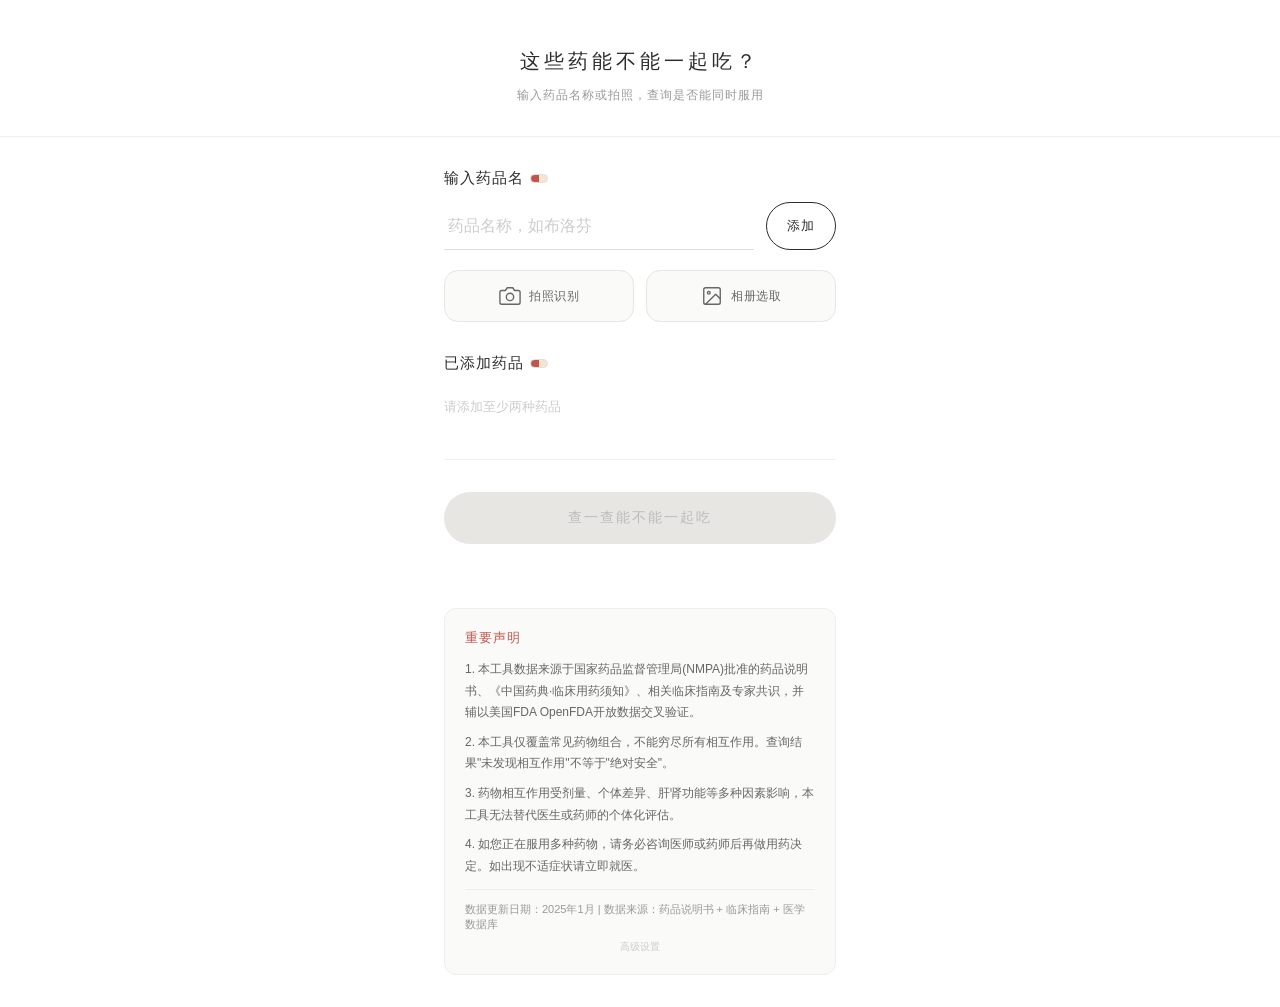
==== commit 8281291c: "refactor: AI改为静默后台验证，去掉按钮和独立结果区，结果无感融合到主卡片中" ====
--- a/index.html
+++ b/index.html
@@ -994,15 +994,6 @@
         <div class="result-section" id="resultSection">
         </div>
 
-        <!-- AI 深度验证区域 -->
-        <div class="ai-verify-section" id="aiVerifySection" style="display:none;">
-            <button class="btn-ai-verify" id="btnAiVerify" onclick="startAiVerify()">
-                <svg class="ai-icon" viewBox="0 0 24 24" fill="none" stroke="currentColor" stroke-width="2"><path d="M12 2L2 7l10 5 10-5-10-5z"/><path d="M2 17l10 5 10-5"/><path d="M2 12l10 5 10-5"/></svg>
-                AI 深度验证（大模型审核）
-            </button>
-            <span class="ai-config-link" onclick="showConfigModal()">配置 AI 模型与 API Key</span>
-            <div class="ai-result-section" id="aiResultSection"></div>
-        </div>
 
         <div class="disclaimer-box" id="disclaimerBox">
             <div class="disclaimer-title">重要声明</div>
@@ -1012,7 +1003,8 @@
                 <p>3. 药物相互作用受剂量、个体差异、肝肾功能等多种因素影响，本工具无法替代医生或药师的个体化评估。</p>
                 <p>4. 如您正在服用多种药物，请务必咨询医师或药师后再做用药决定。如出现不适症状请立即就医。</p>
             </div>
-            <div class="disclaimer-update">数据更新日期：2025年1月 | 数据来源：药品说明书 + 临床指南 + OpenFDA</div>
+            <div class="disclaimer-update">数据更新日期：2025年1月 | 数据来源：药品说明书 + 临床指南 + 医学数据库</div>
+            <div class="ai-config-footer" onclick="showConfigModal()" style="margin-top:8px;font-size:10px;color:#ccc;cursor:pointer;text-align:center;">高级设置</div>
         </div>
     </div>
 
@@ -1283,10 +1275,8 @@
             displayResults(results);
             hideLoading();
 
-            // 显示 AI 深度验证按钮
-            if (drugList.length >= 2) {
-                document.getElementById('aiVerifySection').style.display = 'block';
-            }
+            // 静默后台 AI 验证（用户无感知）
+            silentAiVerify(results);
         }
 
         function analyzeInteractions() {
@@ -1513,7 +1503,7 @@
         function getAiConfig() {
             const saved = localStorage.getItem('drugChecker_aiConfig');
             if (saved) return JSON.parse(saved);
-            return { provider: 'openai', apiKey: '', model: '', baseUrl: '' };
+            return { provider: 'siliconflow', apiKey: '', model: '', baseUrl: '' };
         }
 
         function saveAiConfig(config) {
@@ -1538,7 +1528,13 @@
             const provider = document.getElementById('cfgProvider').value;
             const modelInput = document.getElementById('cfgModel');
             const urlInput = document.getElementById('cfgBaseUrl');
-            if (provider === 'openai') {
+            // 切换提供商时清空自定义值，避免残留错误地址
+            modelInput.value = '';
+            urlInput.value = '';
+            if (provider === 'siliconflow') {
+                modelInput.placeholder = 'Qwen/Qwen2.5-72B-Instruct（免费快速）';
+                urlInput.placeholder = 'https://api.siliconflow.cn（默认，无需修改）';
+            } else if (provider === 'openai') {
                 modelInput.placeholder = 'gpt-4o（默认）';
                 urlInput.placeholder = 'https://api.openai.com（默认）';
             } else if (provider === 'anthropic') {
@@ -1599,7 +1595,9 @@
 禁止行为：
 - 不回答超出药物相互作用范围的问题
 - 不编造证据来源
-- 不给出模糊或无分级的结论`;
+- 不给出模糊或无分级的结论
+
+重要：你必须且只能输出JSON格式的结果，不要输出任何解释性文字。如果有多对药物组合，输出JSON数组。直接以 [ 或 { 开头输出。`;
         }
 
         function buildUserPrompt(drugs, localResults) {
@@ -1625,7 +1623,24 @@
             const provider = config.provider;
             let url, headers, body;
 
-            if (provider === 'openai') {
+            if (provider === 'siliconflow') {
+                const baseUrl = config.baseUrl || 'https://api.siliconflow.cn';
+                const model = config.model || 'Qwen/Qwen2.5-72B-Instruct';
+                url = `${baseUrl}/v1/chat/completions`;
+                headers = {
+                    'Content-Type': 'application/json',
+                    'Authorization': `Bearer ${config.apiKey}`
+                };
+                body = JSON.stringify({
+                    model: model,
+                    messages: [
+                        { role: 'system', content: systemPrompt },
+                        { role: 'user', content: userPrompt }
+                    ],
+                    temperature: 0.1,
+                    max_tokens: 4096
+                });
+            } else if (provider === 'openai') {
                 const baseUrl = config.baseUrl || 'https://api.openai.com';
                 const model = config.model || 'gpt-4o';
                 url = `${baseUrl}/v1/chat/completions`;
@@ -1679,7 +1694,7 @@
 
             const data = await response.json();
             let content = '';
-            if (provider === 'openai') {
+            if (provider === 'siliconflow' || provider === 'openai') {
                 content = data.choices[0].message.content;
             } else if (provider === 'anthropic') {
                 content = data.content[0].text;
@@ -1690,98 +1705,179 @@
         }
 
         function parseAiResponse(text) {
-            // 尝试提取 JSON
-            let jsonStr = text;
-            const jsonMatch = text.match(/```json\s*([\s\S]*?)```/) || text.match(/(\[[\s\S]*\])/) || text.match(/(\{[\s\S]*\})/);
-            if (jsonMatch) jsonStr = jsonMatch[1];
+            if (!text || text.trim().length === 0) return null;
+
+            // 多种方式尝试提取 JSON
+            let jsonStr = '';
+
+            // 方式1: ```json ... ```
+            const codeBlockMatch = text.match(/```(?:json)?\s*([\s\S]*?)```/);
+            if (codeBlockMatch) jsonStr = codeBlockMatch[1].trim();
+
+            // 方式2: 直接找数组
+            if (!jsonStr) {
+                const arrMatch = text.match(/(\[\s*\{[\s\S]*\}\s*\])/);
+                if (arrMatch) jsonStr = arrMatch[1];
+            }
+
+            // 方式3: 找单个对象
+            if (!jsonStr) {
+                const objMatch = text.match(/(\{[\s\S]*?"grade"[\s\S]*?\})/);
+                if (objMatch) jsonStr = objMatch[1];
+            }
+
+            // 方式4: 找所有 JSON 对象
+            if (!jsonStr) {
+                const allObjs = text.match(/\{[^{}]*"grade"[^{}]*\}/g);
+                if (allObjs && allObjs.length > 0) {
+                    jsonStr = '[' + allObjs.join(',') + ']';
+                }
+            }
+
+            if (!jsonStr) {
+                // 方式5: 如果完全无法解析JSON，尝试从文本中提取关键信息
+                const gradeMatch = text.match(/([XABCD])级/);
+                if (gradeMatch) {
+                    return [{
+                        grade: gradeMatch[1],
+                        drug_pair: [],
+                        mechanism: text.substring(0, 200),
+                        clinical_effect: '',
+                        management: '',
+                        evidence_level: '',
+                        sources: [],
+                        escalation: ''
+                    }];
+                }
+                return null;
+            }
+
             try {
                 const parsed = JSON.parse(jsonStr);
                 return Array.isArray(parsed) ? parsed : [parsed];
             } catch(e) {
-                return null;
-            }
-        }
-
-        function getGradeColor(grade) {
-            const colors = { 'X': '#dc3545', 'A': '#28a745', 'B': '#17a2b8', 'C': '#ffc107', 'D': '#fd7e14' };
-            return colors[grade.toUpperCase()] || '#6c757d';
-        }
-
-        function renderAiResults(results) {
-            const section = document.getElementById('aiResultSection');
-            if (!results || results.length === 0) {
-                section.innerHTML = '<div style="padding:20px;text-align:center;color:#999;">AI 未能解析出结构化结果，请检查输入或重试。</div>';
-                return;
-            }
-            let html = '<div class="ai-results-title">AI 深度验证结果</div>';
-            results.forEach(function(r) {
-                const grade = (r.grade || '?').toUpperCase();
-                const gradeClass = 'grade-' + grade.toLowerCase();
-                html += `
-                <div class="ai-result-card">
-                    <div class="ai-result-header">
-                        <span class="ai-grade-badge ${gradeClass}">${grade}级</span>
-                        <span class="ai-drug-pair">${(r.drug_pair || []).join(' + ')}</span>
-                    </div>
-                    <div class="ai-result-body">
-                        <div class="ai-field"><strong>机制：</strong>${r.mechanism || '未说明'}</div>
-                        <div class="ai-field"><strong>临床影响：</strong>${r.clinical_effect || '未说明'}</div>
-                        <div class="ai-field"><strong>处理建议：</strong>${r.management || '未说明'}</div>
-                        <div class="ai-field"><strong>证据等级：</strong>${r.evidence_level || '未说明'}</div>
-                        <div class="ai-field"><strong>来源：</strong>${(r.sources || []).join('；')}</div>
-                        ${r.escalation ? `<div class="ai-field ai-escalation"><strong>升级建议：</strong>${r.escalation}</div>` : ''}
-                    </div>
-                </div>`;
-            });
-            section.innerHTML = html;
-        }
-
-        async function startAiVerify() {
+                // JSON修复：尝试去掉尾部多余逗号
+                try {
+                    const fixed = jsonStr.replace(/,\s*([\]\}])/g, '$1');
+                    const parsed2 = JSON.parse(fixed);
+                    return Array.isArray(parsed2) ? parsed2 : [parsed2];
+                } catch(e2) {
+                    return null;
+                }
+            }
+        }
+
+        // 静默 AI 验证：后台调用，结果融合到现有卡片
+        async function silentAiVerify(localResults) {
             const config = getAiConfig();
-            if (!config.apiKey) {
-                showConfigModal();
-                showToast('请先配置 API Key');
-                return;
-            }
-            if (drugList.length < 2) {
-                showToast('请至少添加两种药品');
-                return;
-            }
-
-            const btn = document.getElementById('btnAiVerify');
-            btn.disabled = true;
-            btn.innerHTML = '<svg class="ai-icon spinning" viewBox="0 0 24 24" fill="none" stroke="currentColor" stroke-width="2"><path d="M12 2L2 7l10 5 10-5-10-5z"/><path d="M2 17l10 5 10-5"/><path d="M2 12l10 5 10-5"/></svg> AI 正在分析中...';
+            if (!config.apiKey) return; // 未配置则静默跳过
 
             try {
-                // 获取当前本地查询结果
-                const localResults = [];
-                const resultCards = document.querySelectorAll('.result-card');
-                resultCards.forEach(function(card) {
-                    const title = card.querySelector('.result-title');
-                    const desc = card.querySelector('.result-description');
-                    const severity = card.querySelector('.severity-badge');
-                    if (title && desc) {
-                        const drugs = title.textContent.split('+').map(function(s){return s.trim();});
-                        localResults.push({
-                            drug1: drugs[0] || '',
-                            drug2: drugs[1] || '',
-                            severity: severity ? severity.textContent.trim() : '',
-                            description: desc.textContent.trim()
-                        });
+                const drugs = drugList.map(function(d){ return d.original; });
+                const localForPrompt = localResults.map(function(r) {
+                    return {
+                        drug1: r.drug1Name,
+                        drug2: r.drug2Name,
+                        severity: r.level,
+                        description: r.description
+                    };
+                });
+
+                const systemPrompt = buildSystemPrompt();
+                const userPrompt = buildUserPrompt(drugs, localForPrompt);
+                const responseText = await callLLM(systemPrompt, userPrompt);
+                const parsed = parseAiResponse(responseText);
+
+                if (parsed && parsed.length > 0) {
+                    mergeAiIntoResults(parsed, localResults);
+                }
+            } catch(e) {
+                console.warn('AI silent verify failed:', e);
+                // 静默失败，不打扰用户
+            }
+        }
+
+        // 将 AI 结果融合到已显示的结果卡片中
+        function mergeAiIntoResults(aiResults, localResults) {
+            const section = document.getElementById('resultSection');
+            const resultItems = section.querySelectorAll('.result-item');
+
+            aiResults.forEach(function(aiItem) {
+                const grade = (aiItem.grade || '').toUpperCase();
+                const drugPair = aiItem.drug_pair || [];
+
+                // 找到对应的本地结果卡片
+                let matchedCard = null;
+                let matchedLocalResult = null;
+                resultItems.forEach(function(card, idx) {
+                    const drugsDiv = card.querySelector('.result-drugs');
+                    if (drugsDiv) {
+                        const cardText = drugsDiv.textContent;
+                        // 匹配药品对
+                        if (drugPair.length >= 2) {
+                            if (cardText.indexOf(drugPair[0]) !== -1 && cardText.indexOf(drugPair[1]) !== -1) {
+                                matchedCard = card;
+                                matchedLocalResult = localResults[idx];
+                            }
+                        }
                     }
                 });
 
-                const systemPrompt = buildSystemPrompt();
-                const userPrompt = buildUserPrompt(drugList.map(function(d){return d.original;}), localResults);
-                const responseText = await callLLM(systemPrompt, userPrompt);
-                const parsed = parseAiResponse(responseText);
-                renderAiResults(parsed);
-            } catch(err) {
-                document.getElementById('aiResultSection').innerHTML = `<div style="padding:20px;text-align:center;color:#dc3545;">验证失败：${err.message}</div>`;
-            } finally {
-                btn.disabled = false;
-                btn.innerHTML = '<svg class="ai-icon" viewBox="0 0 24 24" fill="none" stroke="currentColor" stroke-width="2"><path d="M12 2L2 7l10 5 10-5-10-5z"/><path d="M2 17l10 5 10-5"/><path d="M2 12l10 5 10-5"/></svg> AI 深度验证（大模型审核）';
-            }
+                // 如果AI发现了本地未收录的严重风险（info级别被升级为warning/danger）
+                if (matchedCard && matchedLocalResult) {
+                    // 对 info 级别的组合，如果 AI 发现有风险，补充信息
+                    if (matchedLocalResult.level === 'info' && (grade === 'C' || grade === 'D' || grade === 'X')) {
+                        // 升级风险：补充 AI 发现的信息
+                        const supplementHtml = buildSupplementHtml(aiItem);
+                        matchedCard.insertAdjacentHTML('beforeend', supplementHtml);
+                        // 升级视觉样式
+                        if (grade === 'X' || grade === 'D') {
+                            matchedCard.className = 'result-item warning';
+                            const levelDiv = matchedCard.querySelector('.result-level');
+                            if (levelDiv) levelDiv.textContent = '需要注意';
+                        }
+                    }
+                    // 对已有结果，补充更详细的机制说明
+                    else if (matchedLocalResult.level !== 'info' && aiItem.mechanism) {
+                        const detailHtml = '<div class="ai-supplement" style="margin-top:10px;padding-top:10px;border-top:1px dashed #e8e6e3;font-size:12px;color:#666;line-height:1.8;"><span style="color:#4a6cf7;font-weight:500;">作用机制：</span>' + aiItem.mechanism + '</div>';
+                        matchedCard.insertAdjacentHTML('beforeend', detailHtml);
+                    }
+                }
+
+                // 如果AI发现了本地完全没有的组合风险
+                if (!matchedCard && (grade === 'C' || grade === 'D' || grade === 'X') && drugPair.length >= 2) {
+                    const newCardHtml = buildNewRiskCard(aiItem);
+                    section.insertAdjacentHTML('beforeend', newCardHtml);
+                }
+            });
+        }
+
+        function buildSupplementHtml(aiItem) {
+            let html = '<div class="ai-supplement" style="margin-top:12px;padding:12px;background:#fff9f0;border-radius:8px;border-left:3px solid #fd7e14;font-size:12px;line-height:1.8;">';
+            html += '<div style="color:#c0564b;font-weight:500;margin-bottom:4px;">医学数据库补充信息</div>';
+            if (aiItem.mechanism) html += '<div><strong>作用机制：</strong>' + aiItem.mechanism + '</div>';
+            if (aiItem.clinical_effect) html += '<div><strong>可能影响：</strong>' + aiItem.clinical_effect + '</div>';
+            if (aiItem.management) html += '<div style="margin-top:4px;color:#333;"><strong>建议：</strong>' + aiItem.management + '</div>';
+            html += '</div>';
+            return html;
+        }
+
+        function buildNewRiskCard(aiItem) {
+            const grade = (aiItem.grade || '').toUpperCase();
+            const levelClass = (grade === 'X' || grade === 'D') ? 'danger' : 'warning';
+            const levelLabel = (grade === 'X' || grade === 'D') ? '严重冲突' : '需要注意';
+            const pair = aiItem.drug_pair || [];
+            
+            let html = '<div class="result-item ' + levelClass + '" style="animation:slideUp 0.4s ease;">';
+            html += '<div class="result-level">' + levelLabel + '</div>';
+            html += '<div class="result-drugs">' + pair.join(' + ') + '</div>';
+            html += '<div class="result-desc">' + (aiItem.clinical_effect || aiItem.mechanism || '存在潜在相互作用风险') + '</div>';
+            html += '<div class="result-advice"><strong>服用建议：</strong>' + (aiItem.management || '建议咨询医生或药师') + '</div>';
+            if (aiItem.sources && aiItem.sources.length > 0) {
+                html += '<div class="result-source" style="margin-top:10px;padding-top:10px;border-top:1px dashed #e8e6e3;font-size:11px;color:#999;line-height:1.6;"><span style="color:#c0564b;font-weight:500;">数据来源：</span>' + aiItem.sources.join('；') + '</div>';
+            }
+            html += '</div>';
+            return html;
         }
 
 
@@ -1794,6 +1890,7 @@
             <div class="config-field">
                 <label>模型提供商</label>
                 <select id="cfgProvider" onchange="updateModelPlaceholder()">
+                    <option value="siliconflow">硅基流动 SiliconFlow（国内免费推荐）</option>
                     <option value="openai">OpenAI (GPT)</option>
                     <option value="anthropic">Anthropic (Claude)</option>
                     <option value="google">Google (Gemini)</option>
